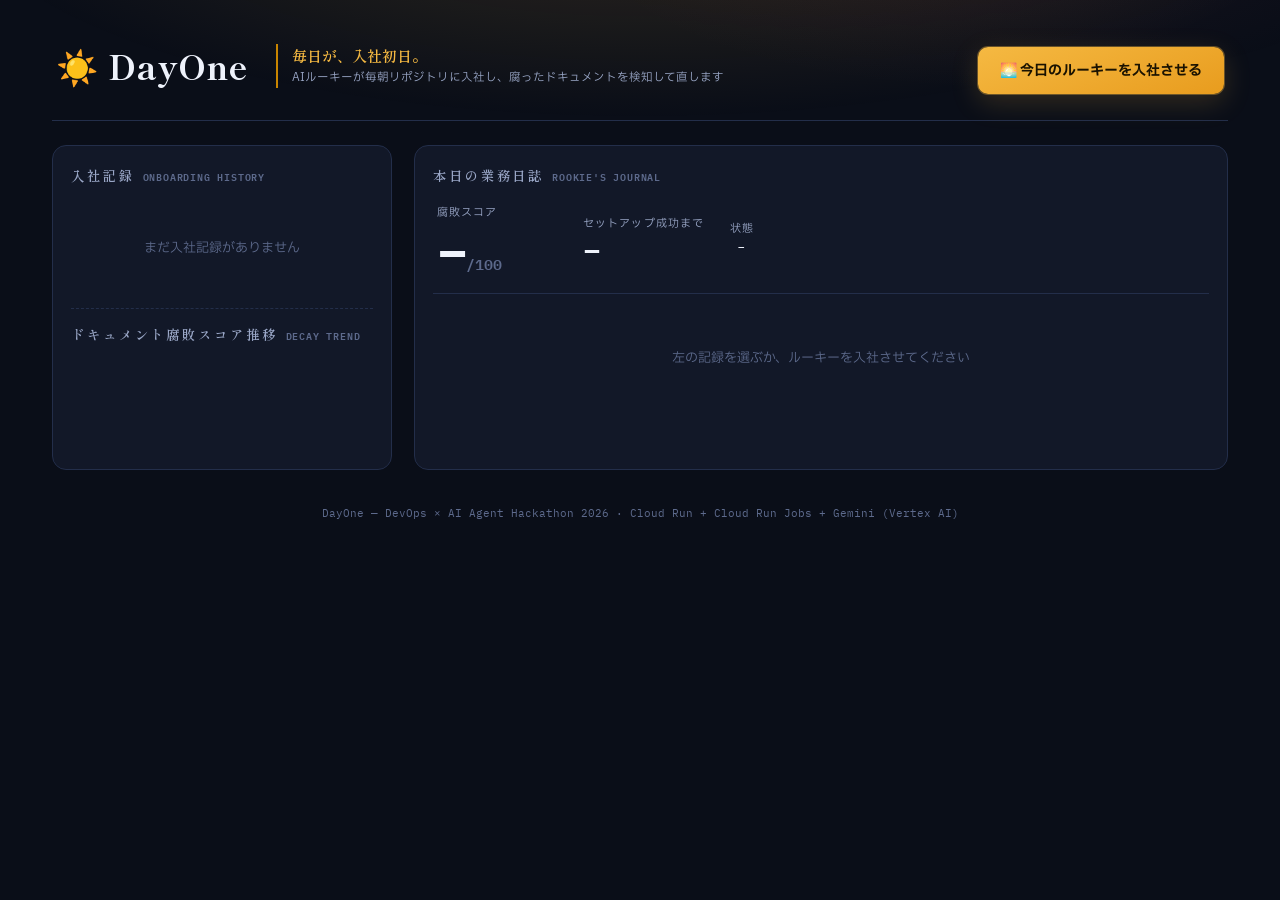
==== src/dayone/app/static/index.html @ 52b4cb2c "feat: dashboard UI (rookie's journal) + dev server Co-Authored-By: Claude Fable 5 <noreply@anthropic" ====
<!doctype html>
<html lang="ja">
<head>
<meta charset="utf-8">
<meta name="viewport" content="width=device-width, initial-scale=1">
<title>DayOne ☀️ — 毎日が、入社初日。</title>
<link rel="icon" href="data:image/svg+xml,<svg xmlns='http://www.w3.org/2000/svg' viewBox='0 0 100 100'><text y='.9em' font-size='90'>☀️</text></svg>">
<link rel="preconnect" href="https://fonts.googleapis.com">
<link rel="preconnect" href="https://fonts.gstatic.com" crossorigin>
<link href="https://fonts.googleapis.com/css2?family=Shippori+Mincho:wght@600;800&family=IBM+Plex+Sans+JP:wght@400;500;700&family=IBM+Plex+Mono:wght@400;600&display=swap" rel="stylesheet">
<style>
:root{
  --bg:#0a0e18; --surface:#121828; --surface-2:#182136; --line:#232e4a;
  --ink:#eef2fb; --ink-2:#9aa7c7; --ink-3:#5d6a8c;
  --sun:#f5b942; --sun-deep:#c98500;           /* データマークは sun-deep（検証済） */
  --ok:#199e70; --bad:#e66767; --info:#3987e5; /* 検証済ステータス（必ずラベル併記） */
  --mono:"IBM Plex Mono",monospace; --serif:"Shippori Mincho",serif;
}
*{margin:0;padding:0;box-sizing:border-box}
body{
  background:var(--bg); color:var(--ink);
  font-family:"IBM Plex Sans JP",sans-serif; font-size:14px; line-height:1.65;
  min-height:100vh;
}
/* ---- 夜明けのグロー ---- */
body::before{
  content:""; position:fixed; inset:0; pointer-events:none; z-index:0;
  background:
    radial-gradient(ellipse 90% 42% at 50% -12%, rgba(245,185,66,.16), transparent 60%),
    radial-gradient(ellipse 55% 30% at 78% -8%, rgba(230,103,103,.07), transparent 60%);
}
.wrap{position:relative; z-index:1; max-width:1240px; margin:0 auto; padding:28px 32px 64px}

header{display:flex; align-items:flex-end; gap:28px; padding:10px 4px 26px; border-bottom:1px solid var(--line)}
.logo{font-family:var(--serif); font-weight:800; font-size:34px; letter-spacing:.02em}
.logo .sun{display:inline-block; animation:rise 1.2s cubic-bezier(.2,.8,.3,1) both}
@keyframes rise{from{transform:translateY(14px); opacity:0}to{transform:none; opacity:1}}
.tagline{font-family:var(--serif); font-weight:600; font-size:15px; color:var(--sun);
  border-left:2px solid var(--sun-deep); padding-left:14px; margin-bottom:6px}
.tagline small{display:block; color:var(--ink-2); font-family:"IBM Plex Sans JP"; font-size:11.5px; font-weight:400}
.spacer{flex:1}
#hireBtn{
  font-family:"IBM Plex Sans JP"; font-weight:700; font-size:14px; cursor:pointer;
  color:#1a1200; background:linear-gradient(160deg,var(--sun),#e89c1e);
  border:0; border-radius:10px; padding:13px 22px;
  box-shadow:0 0 0 1px rgba(245,185,66,.35), 0 8px 28px rgba(245,185,66,.18);
  transition:transform .15s, box-shadow .15s;
}
#hireBtn:hover{transform:translateY(-2px); box-shadow:0 0 0 1px rgba(245,185,66,.5), 0 12px 34px rgba(245,185,66,.3)}
#hireBtn:disabled{opacity:.55; cursor:wait; transform:none}

main{display:grid; grid-template-columns:340px 1fr; gap:22px; margin-top:24px}
@media(max-width:900px){main{grid-template-columns:1fr}}

.panel{background:var(--surface); border:1px solid var(--line); border-radius:14px; padding:18px 18px 16px;
  animation:fadein .5s ease both}
.panel:nth-child(2){animation-delay:.08s}
@keyframes fadein{from{opacity:0; transform:translateY(8px)}to{opacity:1; transform:none}}
h2{font-family:var(--serif); font-size:13.5px; font-weight:600; color:var(--ink-2);
  letter-spacing:.14em; margin-bottom:12px}
h2 .en{color:var(--ink-3); font-family:var(--mono); font-size:10px; letter-spacing:.08em; margin-left:8px}

/* ---- 実行履歴 ---- */
.run{display:flex; gap:10px; align-items:center; padding:10px 10px; border-radius:9px; cursor:pointer;
  border:1px solid transparent}
.run:hover{background:var(--surface-2)}
.run.sel{background:var(--surface-2); border-color:var(--line)}
.run .score{font-family:var(--mono); font-weight:600; width:44px; text-align:right; font-size:15px}
.run .meta{flex:1; min-width:0}
.run .repo{font-size:12.5px; white-space:nowrap; overflow:hidden; text-overflow:ellipsis}
.run .time{font-size:11px; color:var(--ink-3); font-family:var(--mono)}
.chip{font-size:10.5px; padding:2px 8px; border-radius:99px; white-space:nowrap; font-weight:500}
.chip.completed{color:var(--ok); background:rgba(25,158,112,.12)}
.chip.failed{color:var(--bad); background:rgba(230,103,103,.12)}
.chip.running,.chip.queued{color:var(--sun); background:rgba(245,185,66,.1)}
.chip.running::before{content:"●"; margin-right:5px; animation:blink 1.1s infinite}
@keyframes blink{50%{opacity:.25}}

/* ---- チャート ---- */
#chartBox{margin-top:18px; padding-top:14px; border-top:1px dashed var(--line)}
#chart{width:100%; height:96px; display:block}
.tip{position:fixed; z-index:9; pointer-events:none; background:var(--surface-2); border:1px solid var(--line);
  border-radius:8px; padding:6px 10px; font-family:var(--mono); font-size:11px; display:none}

/* ---- 詳細 ---- */
.scorecard{display:flex; gap:26px; align-items:center; flex-wrap:wrap; padding:6px 4px 18px}
.big{font-family:var(--mono); font-weight:600; font-size:52px; line-height:1; letter-spacing:-.03em}
.big .u{font-size:15px; color:var(--ink-3); letter-spacing:0}
.kpi .lbl{font-size:11px; color:var(--ink-2); letter-spacing:.1em}
.kpi{min-width:120px}
.prlink{display:inline-block; font-weight:700; font-size:13px; color:var(--sun); text-decoration:none;
  border:1px solid rgba(245,185,66,.4); border-radius:9px; padding:8px 14px}
.prlink:hover{background:rgba(245,185,66,.1)}
#summary{font-family:var(--serif); font-size:14.5px; color:var(--ink); border-left:2px solid var(--sun-deep);
  padding:2px 0 2px 14px; margin:0 4px 16px}

/* ---- 業務日誌（トレース） ---- */
#journal{border-top:1px solid var(--line); padding-top:14px; max-height:520px; overflow-y:auto}
.ev{display:flex; gap:12px; padding:7px 4px; animation:fadein .35s both; align-items:baseline}
.ev .ico{width:20px; text-align:center; flex:none}
.ev .body{flex:1; min-width:0}
.ev .t{font-family:var(--mono); font-size:10px; color:var(--ink-3); width:58px; flex:none}
.ev code{font-family:var(--mono); font-size:12px; background:#0c1120; border:1px solid var(--line);
  padding:2px 7px; border-radius:6px; word-break:break-all}
.ev .lbl{font-size:12.5px; color:var(--ink-2)}
.ev.phase{margin-top:8px}
.ev.phase .body{font-family:var(--serif); font-weight:600; letter-spacing:.12em; color:var(--sun);
  border-bottom:1px dashed var(--line); padding-bottom:5px; font-size:12.5px}
.ev .err{color:var(--bad); font-family:var(--mono); font-size:11.5px; white-space:pre-wrap; word-break:break-all}
.ev .fixtag{color:var(--ok); font-weight:700; font-size:12px}
.steps{margin:4px 0 0 0; padding-left:0; list-style:none}
.steps li{font-size:12px; color:var(--ink-2); padding:2px 0}
.steps .n{font-family:var(--mono); color:var(--ink-3); margin-right:8px}
.empty{color:var(--ink-3); text-align:center; padding:40px 0 30px; font-size:13px}
.toast{position:fixed; left:50%; bottom:34px; transform:translateX(-50%); background:var(--surface-2);
  border:1px solid var(--line); color:var(--ink); border-radius:10px; padding:11px 20px; font-size:13px;
  box-shadow:0 10px 30px rgba(0,0,0,.5); display:none; z-index:10}
.frictions{width:100%; border-collapse:collapse; margin:4px 0 14px; font-size:12.5px}
.frictions th{font-size:10.5px; color:var(--ink-3); letter-spacing:.1em; text-align:left; padding:4px 10px 6px;
  border-bottom:1px solid var(--line); font-weight:500}
.frictions td{padding:7px 10px; border-bottom:1px solid rgba(35,46,74,.5); vertical-align:top}
.sev{font-weight:700; font-size:11px}
.sev.high{color:var(--bad)} .sev.medium{color:var(--sun-deep)} .sev.low{color:var(--info)}
footer{margin-top:34px; color:var(--ink-3); font-size:11px; text-align:center; font-family:var(--mono)}
</style>
</head>
<body>
<div class="wrap">
  <header>
    <div>
      <div class="logo"><span class="sun">☀️</span> DayOne</div>
    </div>
    <div class="tagline">毎日が、入社初日。<small>AIルーキーが毎朝リポジトリに入社し、腐ったドキュメントを検知して直します</small></div>
    <div class="spacer"></div>
    <button id="hireBtn">🌅 今日のルーキーを入社させる</button>
  </header>

  <main>
    <section class="panel">
      <h2>入社記録<span class="en">ONBOARDING HISTORY</span></h2>
      <div id="runs"><div class="empty">まだ入社記録がありません</div></div>
      <div id="chartBox">
        <h2>ドキュメント腐敗スコア推移<span class="en">DECAY TREND</span></h2>
        <svg id="chart" viewBox="0 0 300 96" preserveAspectRatio="none"></svg>
      </div>
    </section>

    <section class="panel">
      <h2>本日の業務日誌<span class="en">ROOKIE'S JOURNAL</span></h2>
      <div class="scorecard">
        <div class="kpi"><div class="lbl">腐敗スコア</div><div class="big" id="score">–<span class="u">/100</span></div></div>
        <div class="kpi"><div class="lbl">セットアップ成功まで</div><div class="big" id="ttfs" style="font-size:30px">–</div></div>
        <div class="kpi" id="prBox" style="display:none"><div class="lbl">成果物</div>
          <a class="prlink" id="prLink" target="_blank" rel="noopener">🔀 修正PRを見る</a></div>
        <div class="kpi"><div class="lbl">状態</div><div id="stChip" class="chip">–</div></div>
      </div>
      <p id="summary" style="display:none"></p>
      <div id="frictionBox"></div>
      <div id="journal"><div class="empty">左の記録を選ぶか、ルーキーを入社させてください</div></div>
    </section>
  </main>
  <footer>DayOne — DevOps × AI Agent Hackathon 2026 · Cloud Run + Cloud Run Jobs + Gemini (Vertex AI)</footer>
</div>
<div class="toast" id="toast"></div>
<div class="tip" id="tip"></div>

<script>
const $=q=>document.querySelector(q);
const esc=s=>String(s??"").replace(/[&<>"']/g,c=>({"&":"&amp;","<":"&lt;",">":"&gt;",'"':"&quot;","'":"&#39;"}[c]));
const fmtT=ts=>new Date(ts*1000).toLocaleTimeString("ja-JP",{hour12:false});
const fmtD=ts=>new Date(ts*1000).toLocaleString("ja-JP",{month:"numeric",day:"numeric",hour:"2-digit",minute:"2-digit"});
const ST={completed:"完了",failed:"失敗",running:"勤務中",queued:"出社待ち"};
const SEV={high:"高",medium:"中",low:"低"};
const CAT={doc_outdated:"ドキュメント腐敗",missing_prereq:"前提の記載漏れ",code_bug:"コード起因"};
let runs=[],sel=null,es=null,seen=-1;

function toast(msg){const t=$("#toast");t.textContent=msg;t.style.display="block";
  clearTimeout(t._h);t._h=setTimeout(()=>t.style.display="none",3600)}

async function loadRuns(){
  runs=await (await fetch("/api/runs")).json();
  const box=$("#runs");
  if(!runs.length){box.innerHTML='<div class="empty">まだ入社記録がありません</div>';return}
  box.innerHTML=runs.map(r=>`
    <div class="run ${r.id===sel?"sel":""}" onclick="pick('${r.id}')">
      <div class="score" style="color:${r.decay_score>=50?"var(--bad)":r.decay_score>0?"var(--sun-deep)":"var(--ok)"}">
        ${r.decay_score??"–"}</div>
      <div class="meta">
        <div class="repo">${esc(r.repo_url.split("/").slice(-1)[0])}</div>
        <div class="time">${fmtD(r.started_at)}${r.trigger==="scheduled"?" ⏰":""}</div>
      </div>
      <div class="chip ${r.status}">${ST[r.status]||r.status}</div>
    </div>`).join("");
  drawChart(runs.filter(r=>r.decay_score!=null).slice().reverse());
  if(!sel&&runs.length)pick(runs[0].id);
}

/* ---- 単一系列ライン: 腐敗スコア推移（検証済 #c98500） ---- */
function drawChart(data){
  const svg=$("#chart");if(data.length<2){svg.innerHTML="";return}
  const W=300,H=96,P=10,ys=v=>H-P-(v/100)*(H-2*P),xs=i=>P+i*(W-2*P)/(data.length-1);
  const pts=data.map((r,i)=>[xs(i),ys(r.decay_score)]);
  const path=pts.map((p,i)=>(i?"L":"M")+p[0].toFixed(1)+","+p[1].toFixed(1)).join(" ");
  const last=pts[pts.length-1],lastV=data[data.length-1].decay_score;
  svg.innerHTML=`
    <defs><linearGradient id="g" x1="0" y1="0" x2="0" y2="1">
      <stop offset="0" stop-color="#c98500" stop-opacity=".28"/>
      <stop offset="1" stop-color="#c98500" stop-opacity="0"/></linearGradient></defs>
    <line x1="${P}" y1="${ys(0)}" x2="${W-P}" y2="${ys(0)}" stroke="#232e4a" stroke-width="1"/>
    <path d="${path} L${last[0]},${ys(0)} L${pts[0][0]},${ys(0)} Z" fill="url(#g)"/>
    <path d="${path}" fill="none" stroke="#c98500" stroke-width="2" stroke-linejoin="round"/>
    <circle cx="${last[0]}" cy="${last[1]}" r="3.5" fill="#c98500" stroke="#121828" stroke-width="2"/>
    <text x="${Math.min(last[0],W-26)}" y="${Math.max(last[1]-7,10)}" fill="#eef2fb"
      font-size="10" font-family="IBM Plex Mono" text-anchor="middle">${lastV}</text>
    ${pts.map((p,i)=>`<rect x="${p[0]-8}" y="0" width="16" height="${H}" fill="transparent"
      data-i="${i}" class="hot"/>`).join("")}`;
  svg.querySelectorAll(".hot").forEach(r=>{
    r.addEventListener("mousemove",e=>{const d=data[+r.dataset.i],t=$("#tip");
      t.style.display="block";t.style.left=(e.clientX+12)+"px";t.style.top=(e.clientY-34)+"px";
      t.textContent=`${fmtD(d.started_at)} · 腐敗 ${d.decay_score}/100`});
    r.addEventListener("mouseleave",()=>$("#tip").style.display="none");
  });
}

function pick(id){
  sel=id;seen=-1;$("#journal").innerHTML="";closeStream();
  loadRuns();renderRunHead();
  fetch(`/api/runs/${id}/events`).then(r=>r.json()).then(evs=>{
    evs.forEach(addEvent);
    const run=runs.find(r=>r.id===id);
    if(run&&(run.status==="running"||run.status==="queued"))openStream(id);
  });
}
function renderRunHead(){
  const r=runs.find(x=>x.id===sel);if(!r)return;
  $("#score").innerHTML=(r.decay_score??"–")+'<span class="u">/100</span>';
  $("#score").style.color=r.decay_score>=50?"var(--bad)":r.decay_score>0?"var(--sun-deep)":"var(--ok)";
  $("#ttfs").textContent=r.ttfs_seconds?Math.round(r.ttfs_seconds)+"秒":"–";
  $("#stChip").className="chip "+r.status;$("#stChip").textContent=ST[r.status]||r.status;
  if(r.pr_url){$("#prBox").style.display="";$("#prLink").href=r.pr_url}else $("#prBox").style.display="none";
  if(r.summary){$("#summary").style.display="";$("#summary").textContent=r.summary}
  else $("#summary").style.display="none";
}
function openStream(id){
  es=new EventSource(`/api/runs/${id}/stream`);
  es.onmessage=e=>addEvent(JSON.parse(e.data));
  es.addEventListener("done",e=>{closeStream();loadRuns().then(renderRunHead)});
}
function closeStream(){if(es){es.close();es=null}}

const PHASE={clone:"出社 — リポジトリを受け取る",plan:"読解 — ドキュメントから作業計画を立てる",
  exec:"実務 — 手順どおりに環境構築する",report:"日報 — 摩擦をまとめて報告する"};
function addEvent(e){
  if(e.seq<=seen)return;seen=e.seq;
  const j=$("#journal");if(j.querySelector(".empty"))j.innerHTML="";
  const p=e.payload||{};let html="";
  if(e.type==="phase")html=`<div class="ev phase"><div class="t">${fmtT(e.ts)}</div><div class="body">◤ ${PHASE[p.name]||p.name}</div></div>`;
  else if(e.type==="plan")html=`<div class="ev"><div class="t">${fmtT(e.ts)}</div><div class="ico">📋</div>
    <div class="body"><span class="lbl">${esc(p.doc_path)} から ${p.steps?.length??0} ステップの計画を作成</span>
    <ol class="steps">${(p.steps||[]).map(s=>`<li><span class="n">${String(s.id).padStart(2,"0")}</span>${esc(s.intent)} <code>${esc(s.command)}</code></li>`).join("")}</ol></div></div>`;
  else if(e.type==="exec")html=`<div class="ev"><div class="t">${fmtT(e.ts)}</div><div class="ico">▶</div>
    <div class="body"><span class="lbl">STEP ${p.step_id} ${esc(p.intent||"")}</span><br><code>${esc(p.command)}</code></div></div>`;
  else if(e.type==="diagnose")html=`<div class="ev"><div class="t">${fmtT(e.ts)}</div><div class="ico">🔍</div>
    <div class="body"><span class="lbl">うまくいかない…原因を調査中</span><div class="err">${esc((p.stderr||"").slice(-300))}</div></div></div>`;
  else if(e.type==="fix")html=`<div class="ev"><div class="t">${fmtT(e.ts)}</div><div class="ico">🔧</div>
    <div class="body"><span class="fixtag">動く手順を発見（${CAT[p.category]||p.category}）</span><br><code>${esc(p.working_command)}</code></div></div>`;
  else if(e.type==="pr")html=`<div class="ev"><div class="t">${fmtT(e.ts)}</div><div class="ico">🔀</div>
    <div class="body"><a class="prlink" href="${esc(p.url)}" target="_blank" rel="noopener">修正PRを作成しました</a></div></div>`;
  else if(e.type==="error")html=`<div class="ev"><div class="t">${fmtT(e.ts)}</div><div class="ico">⚠️</div>
    <div class="body"><div class="err">${esc(p.message||p.where||"")}</div></div></div>`;
  else if(e.type==="report"){renderReport(p);html=`<div class="ev"><div class="t">${fmtT(e.ts)}</div><div class="ico">📝</div>
    <div class="body"><span class="lbl">日報を提出しました</span></div></div>`}
  if(html){j.insertAdjacentHTML("beforeend",html);j.scrollTop=j.scrollHeight}
}
function renderReport(rep){
  if(!rep.frictions?.length){$("#frictionBox").innerHTML="";return}
  $("#frictionBox").innerHTML=`<table class="frictions">
    <tr><th>STEP</th><th>分類</th><th>深刻度</th><th>説明</th><th>自己修復</th></tr>
    ${rep.frictions.map(f=>`<tr><td class="n">${f.step_id}</td><td>${CAT[f.category]||esc(f.category)}</td>
      <td><span class="sev ${f.severity}">${SEV[f.severity]} ${f.severity==="high"?"▲":f.severity==="medium"?"◆":"●"}</span></td>
      <td>${esc(f.explanation)}</td><td>${f.found_fix?"✅":"—"}</td></tr>`).join("")}</table>`;
}

$("#hireBtn").addEventListener("click",async()=>{
  const b=$("#hireBtn");b.disabled=true;
  try{
    const r=await fetch("/runs",{method:"POST",headers:{"content-type":"application/json"},body:"{}"});
    if(r.status===429){toast("☕ クールダウン中です（5分に1回まで）");return}
    const {run_id}=await r.json();toast("🌅 ルーキーが出社しました");sel=run_id;
    await loadRuns();pick(run_id);
  }finally{b.disabled=false}
});
loadRuns();setInterval(()=>{const r=runs.find(x=>x.id===sel);
  if(!es&&r&&(r.status==="running"||r.status==="queued"))pick(sel);else if(!es)loadRuns()},15000);
</script>
</body>
</html>
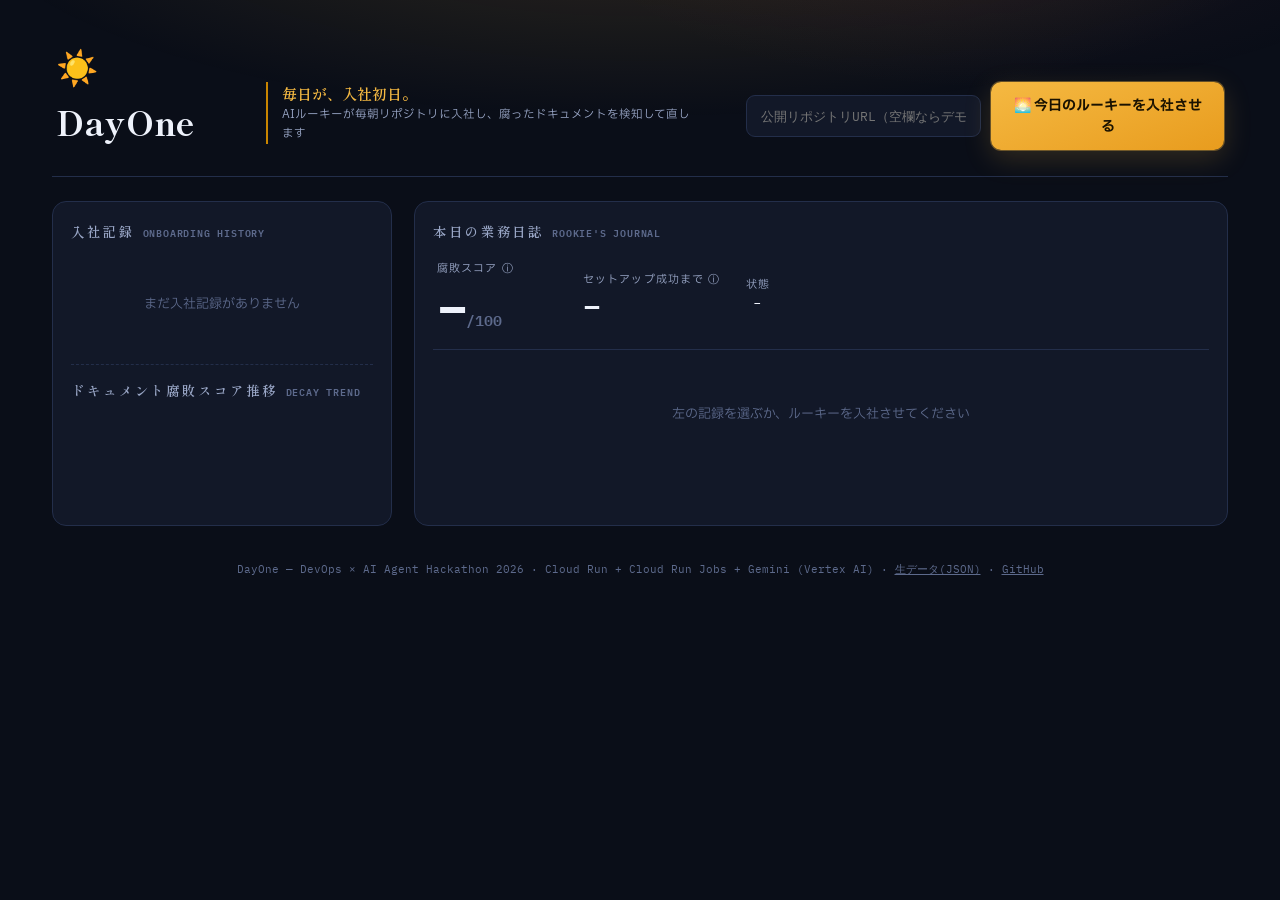
==== commit fb0409d8: "feat: judge-feedback improvements - サーバー側初期データ埋め込み（初回ペイントで実績表示） - 任意の公開リポジトリURL入力（バリデーション付き） - 滞留run" ====
--- a/src/dayone/app/static/index.html
+++ b/src/dayone/app/static/index.html
@@ -132,7 +132,12 @@
     </div>
     <div class="tagline">毎日が、入社初日。<small>AIルーキーが毎朝リポジトリに入社し、腐ったドキュメントを検知して直します</small></div>
     <div class="spacer"></div>
-    <button id="hireBtn">🌅 今日のルーキーを入社させる</button>
+    <div style="display:flex;gap:10px;align-items:center">
+      <input id="repoInput" placeholder="公開リポジトリURL（空欄ならデモ）"
+        style="background:var(--surface);border:1px solid var(--line);color:var(--ink);border-radius:9px;
+               padding:12px 14px;font-size:12.5px;width:250px;font-family:var(--mono)">
+      <button id="hireBtn">🌅 今日のルーキーを入社させる</button>
+    </div>
   </header>
 
   <main>
@@ -148,8 +153,8 @@
     <section class="panel">
       <h2>本日の業務日誌<span class="en">ROOKIE'S JOURNAL</span></h2>
       <div class="scorecard">
-        <div class="kpi"><div class="lbl">腐敗スコア</div><div class="big" id="score">–<span class="u">/100</span></div></div>
-        <div class="kpi"><div class="lbl">セットアップ成功まで</div><div class="big" id="ttfs" style="font-size:30px">–</div></div>
+        <div class="kpi" title="検知した摩擦の深刻度加重和（低5・中15・高30、上限100）。0=ドキュメントは今日も健全"><div class="lbl">腐敗スコア ⓘ</div><div class="big" id="score">–<span class="u">/100</span></div></div>
+        <div class="kpi" title="Time to First Success: ゼロから環境構築が成功するまでの実測秒数（診断・自己修復込み）"><div class="lbl">セットアップ成功まで ⓘ</div><div class="big" id="ttfs" style="font-size:30px">–</div></div>
         <div class="kpi" id="prBox" style="display:none"><div class="lbl">成果物</div>
           <a class="prlink" id="prLink" target="_blank" rel="noopener">🔀 修正PRを見る</a></div>
         <div class="kpi"><div class="lbl">状態</div><div id="stChip" class="chip">–</div></div>
@@ -159,11 +164,14 @@
       <div id="journal"><div class="empty">左の記録を選ぶか、ルーキーを入社させてください</div></div>
     </section>
   </main>
-  <footer>DayOne — DevOps × AI Agent Hackathon 2026 · Cloud Run + Cloud Run Jobs + Gemini (Vertex AI)</footer>
+  <footer>DayOne — DevOps × AI Agent Hackathon 2026 · Cloud Run + Cloud Run Jobs + Gemini (Vertex AI)
+    · <a href="/api/runs" style="color:var(--ink3)">生データ(JSON)</a>
+    · <a href="https://github.com/1729kent/dayone" style="color:var(--ink3)">GitHub</a></footer>
 </div>
 <div class="toast" id="toast"></div>
 <div class="tip" id="tip"></div>
 
+<script>/*__INITIAL_RUNS__*/</script>
 <script>
 const $=q=>document.querySelector(q);
 const esc=s=>String(s??"").replace(/[&<>"']/g,c=>({"&":"&amp;","<":"&lt;",">":"&gt;",'"':"&quot;","'":"&#39;"}[c]));
@@ -177,8 +185,7 @@
 function toast(msg){const t=$("#toast");t.textContent=msg;t.style.display="block";
   clearTimeout(t._h);t._h=setTimeout(()=>t.style.display="none",3600)}
 
-async function loadRuns(){
-  runs=await (await fetch("/api/runs")).json();
+function renderRuns(){
   const box=$("#runs");
   if(!runs.length){box.innerHTML='<div class="empty">まだ入社記録がありません</div>';return}
   box.innerHTML=runs.map(r=>`
@@ -186,13 +193,17 @@
       <div class="score" style="color:${r.decay_score>=50?"var(--bad)":r.decay_score>0?"var(--sun-deep)":"var(--ok)"}">
         ${r.decay_score??"–"}</div>
       <div class="meta">
-        <div class="repo">${esc(r.repo_url.split("/").slice(-1)[0])}</div>
+        <div class="repo">${esc(r.repo_url.split("/").slice(-1)[0])}${r.repo_url.endsWith("e2e-target")?' <span title="E2E回帰用にわざと直さない恒久腐敗ターゲット">🧪</span>':""}</div>
         <div class="time">${fmtD(r.started_at)}${r.trigger==="scheduled"?" ⏰":""}</div>
       </div>
       <div class="chip ${r.status}">${ST[r.status]||r.status}</div>
     </div>`).join("");
   drawChart(runs.filter(r=>r.decay_score!=null).slice().reverse());
   if(!sel&&runs.length)pick(runs[0].id);
+}
+async function loadRuns(){
+  runs=await (await fetch("/api/runs")).json();
+  renderRuns();
 }
 
 /* ---- 単一系列ライン: 腐敗スコア推移（検証済 #c98500） ---- */
@@ -223,7 +234,7 @@
 }
 
 function pick(id){
-  sel=id;seen=-1;$("#journal").innerHTML="";closeStream();
+  sel=id;seen=-1;$("#journal").innerHTML="";$("#frictionBox").innerHTML="";closeStream();
   loadRuns();renderRunHead();
   fetch(`/api/runs/${id}/events`).then(r=>r.json()).then(evs=>{
     evs.forEach(addEvent);
@@ -265,7 +276,7 @@
   else if(e.type==="fix")html=`<div class="ev"><div class="t">${fmtT(e.ts)}</div><div class="ico">🔧</div>
     <div class="body"><span class="fixtag">動く手順を発見（${CAT[p.category]||p.category}）</span><br><code>${esc(p.working_command)}</code></div></div>`;
   else if(e.type==="pr")html=`<div class="ev"><div class="t">${fmtT(e.ts)}</div><div class="ico">🔀</div>
-    <div class="body"><a class="prlink" href="${esc(p.url)}" target="_blank" rel="noopener">修正PRを作成しました</a></div></div>`;
+    <div class="body"><a class="prlink" href="${esc(p.url)}" target="_blank" rel="noopener">${p.reused?"既存の修正PRを確認（重複作成を回避）":"修正PRを作成しました"}</a></div></div>`;
   else if(e.type==="error")html=`<div class="ev"><div class="t">${fmtT(e.ts)}</div><div class="ico">⚠️</div>
     <div class="body"><div class="err">${esc(p.message||p.where||"")}</div></div></div>`;
   else if(e.type==="report"){renderReport(p);html=`<div class="ev"><div class="t">${fmtT(e.ts)}</div><div class="ico">📝</div>
@@ -284,12 +295,16 @@
 $("#hireBtn").addEventListener("click",async()=>{
   const b=$("#hireBtn");b.disabled=true;
   try{
-    const r=await fetch("/runs",{method:"POST",headers:{"content-type":"application/json"},body:"{}"});
+    const repo=$("#repoInput").value.trim();
+    const r=await fetch("/runs",{method:"POST",headers:{"content-type":"application/json"},
+      body:JSON.stringify(repo?{repo_url:repo}:{})});
     if(r.status===429){toast("☕ クールダウン中です（5分に1回まで）");return}
+    if(r.status===400){toast("⚠️ https://github.com/owner/repo 形式の公開リポジトリを指定してください");return}
     const {run_id}=await r.json();toast("🌅 ルーキーが出社しました");sel=run_id;
     await loadRuns();pick(run_id);
   }finally{b.disabled=false}
 });
+if(window.__INITIAL_RUNS__){runs=window.__INITIAL_RUNS__;renderRuns()}
 loadRuns();setInterval(()=>{const r=runs.find(x=>x.id===sel);
   if(!es&&r&&(r.status==="running"||r.status==="queued"))pick(sel);else if(!es)loadRuns()},15000);
 </script>
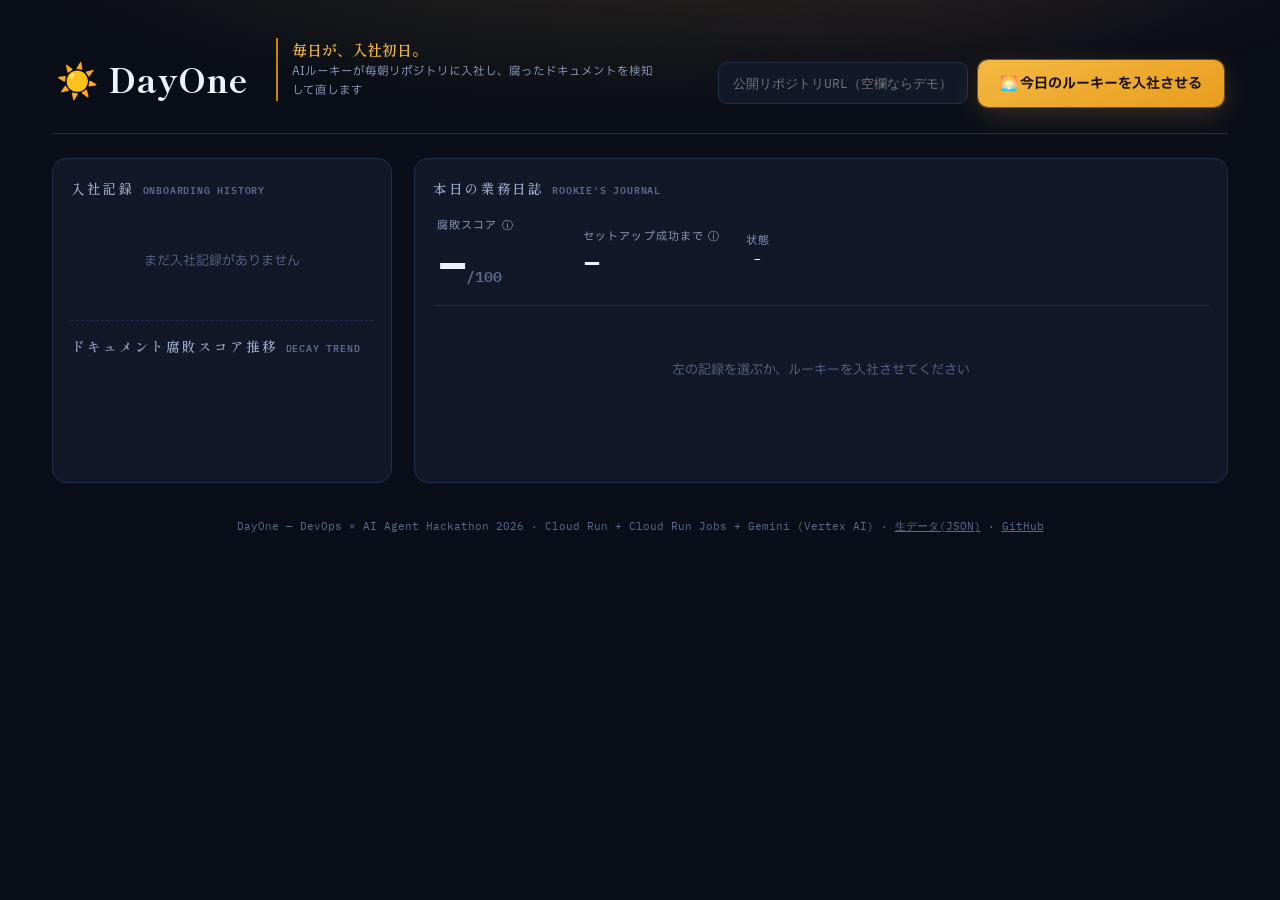
==== commit cd0e2179: "docs: updated ProtoPedia story (judge feedback) + UI nowrap fix Co-Authored-By: Claude Fable 5 <nore" ====
--- a/src/dayone/app/static/index.html
+++ b/src/dayone/app/static/index.html
@@ -32,7 +32,7 @@
 .wrap{position:relative; z-index:1; max-width:1240px; margin:0 auto; padding:28px 32px 64px}
 
 header{display:flex; align-items:flex-end; gap:28px; padding:10px 4px 26px; border-bottom:1px solid var(--line)}
-.logo{font-family:var(--serif); font-weight:800; font-size:34px; letter-spacing:.02em}
+.logo{font-family:var(--serif); font-weight:800; font-size:34px; letter-spacing:.02em; white-space:nowrap}
 .logo .sun{display:inline-block; animation:rise 1.2s cubic-bezier(.2,.8,.3,1) both}
 @keyframes rise{from{transform:translateY(14px); opacity:0}to{transform:none; opacity:1}}
 .tagline{font-family:var(--serif); font-weight:600; font-size:15px; color:var(--sun);
@@ -40,7 +40,7 @@
 .tagline small{display:block; color:var(--ink-2); font-family:"IBM Plex Sans JP"; font-size:11.5px; font-weight:400}
 .spacer{flex:1}
 #hireBtn{
-  font-family:"IBM Plex Sans JP"; font-weight:700; font-size:14px; cursor:pointer;
+  font-family:"IBM Plex Sans JP"; font-weight:700; font-size:14px; cursor:pointer; white-space:nowrap;
   color:#1a1200; background:linear-gradient(160deg,var(--sun),#e89c1e);
   border:0; border-radius:10px; padding:13px 22px;
   box-shadow:0 0 0 1px rgba(245,185,66,.35), 0 8px 28px rgba(245,185,66,.18);
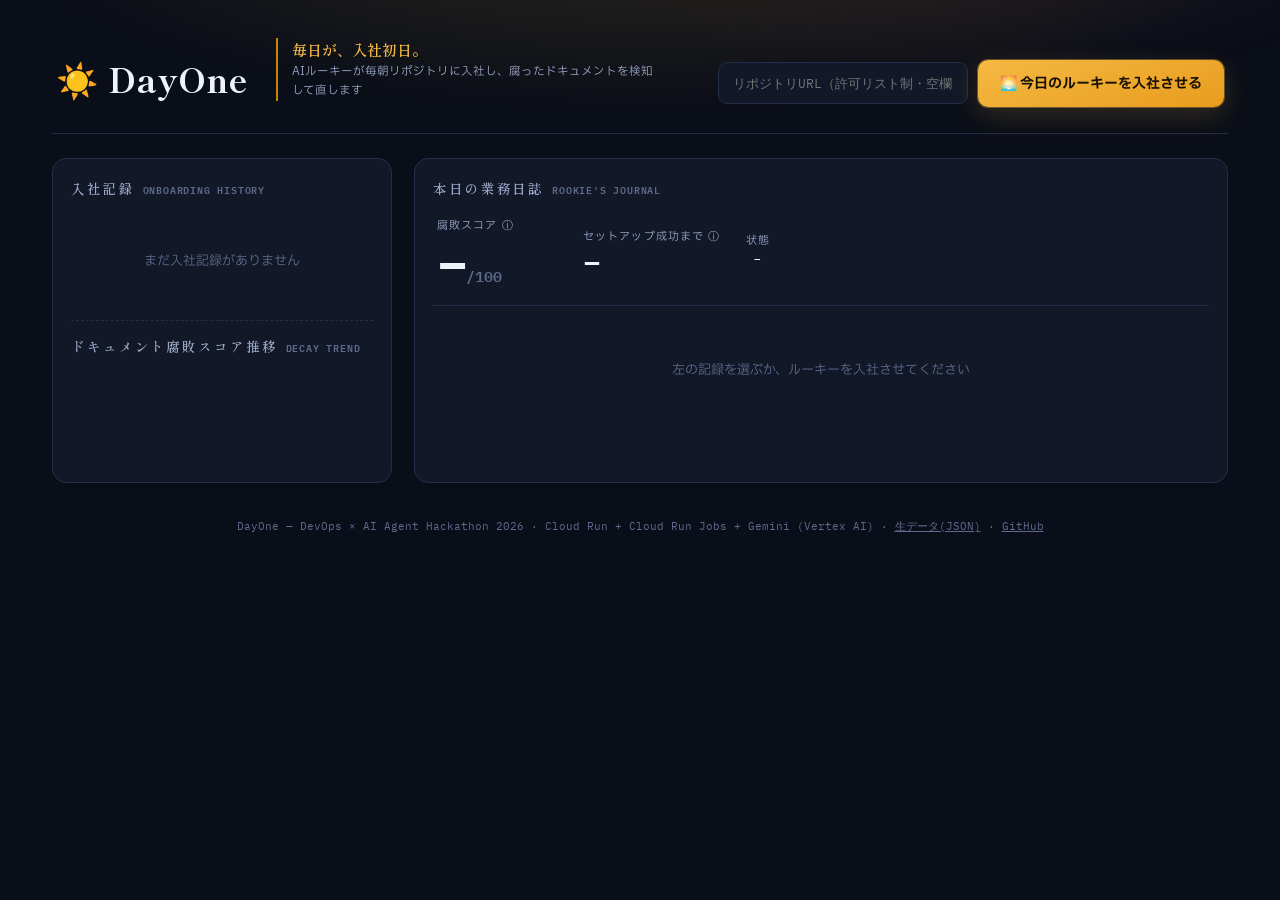
==== commit 4eb079f4: "security: external review fixes - 公開実行を許可リスト制に（メタデータトークン奪取・課金DoSの信頼境界） - タイムアウト時にプロセスグループごとSIGKILL（孫" ====
--- a/src/dayone/app/static/index.html
+++ b/src/dayone/app/static/index.html
@@ -133,7 +133,7 @@
     <div class="tagline">毎日が、入社初日。<small>AIルーキーが毎朝リポジトリに入社し、腐ったドキュメントを検知して直します</small></div>
     <div class="spacer"></div>
     <div style="display:flex;gap:10px;align-items:center">
-      <input id="repoInput" placeholder="公開リポジトリURL（空欄ならデモ）"
+      <input id="repoInput" placeholder="リポジトリURL（許可リスト制・空欄ならデモ）" title="安全のため許可リスト制です。chalk/chalk・fastapi/fastapi・pallets/click・encode/httpx などの著名OSSを試せます"
         style="background:var(--surface);border:1px solid var(--line);color:var(--ink);border-radius:9px;
                padding:12px 14px;font-size:12.5px;width:250px;font-family:var(--mono)">
       <button id="hireBtn">🌅 今日のルーキーを入社させる</button>
@@ -299,7 +299,7 @@
     const r=await fetch("/runs",{method:"POST",headers:{"content-type":"application/json"},
       body:JSON.stringify(repo?{repo_url:repo}:{})});
     if(r.status===429){toast("☕ クールダウン中です（5分に1回まで）");return}
-    if(r.status===400){toast("⚠️ https://github.com/owner/repo 形式の公開リポジトリを指定してください");return}
+    if(r.status===400||r.status===403){toast("⚠️ "+((await r.json()).detail||"このリポジトリは実行できません"));return}
     const {run_id}=await r.json();toast("🌅 ルーキーが出社しました");sel=run_id;
     await loadRuns();pick(run_id);
   }finally{b.disabled=false}
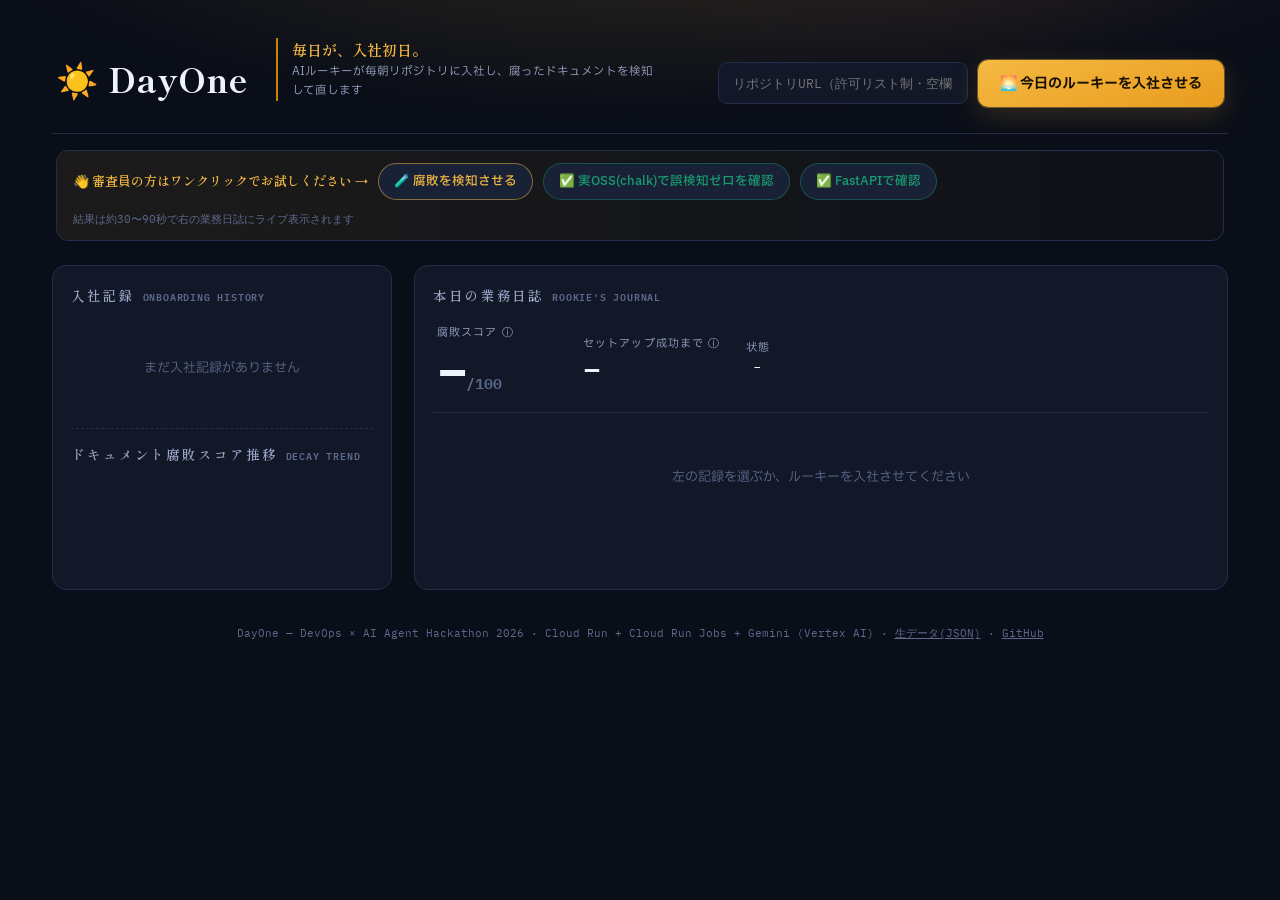
==== commit 8ffdf36c: "feat: judge one-click try-bar + cost/why-agent framing 審査員がワンクリックで腐敗検知・誤検知ゼロを試せるプリセットボタンを追加。 READMEに" ====
--- a/src/dayone/app/static/index.html
+++ b/src/dayone/app/static/index.html
@@ -122,6 +122,18 @@
 .sev{font-weight:700; font-size:11px}
 .sev.high{color:var(--bad)} .sev.medium{color:var(--sun-deep)} .sev.low{color:var(--info)}
 footer{margin-top:34px; color:var(--ink-3); font-size:11px; text-align:center; font-family:var(--mono)}
+.trybar{display:flex; gap:10px; align-items:center; flex-wrap:wrap; margin:16px 4px 0;
+  padding:12px 16px; background:linear-gradient(90deg,rgba(245,185,66,.08),rgba(245,185,66,.02));
+  border:1px solid var(--line); border-radius:12px}
+.trylabel{font-family:var(--serif); font-weight:600; font-size:13px; color:var(--sun)}
+.trynote{font-size:11px; color:var(--ink-3); font-family:var(--mono)}
+.chip-btn{cursor:pointer; font-family:"IBM Plex Sans JP"; font-size:12.5px; font-weight:500;
+  border-radius:99px; padding:8px 15px; border:1px solid var(--line); background:var(--surface-2); color:var(--ink);
+  transition:transform .12s, box-shadow .12s}
+.chip-btn:hover{transform:translateY(-1px); box-shadow:0 4px 14px rgba(0,0,0,.35)}
+.chip-btn.detect{border-color:rgba(245,185,66,.5); color:var(--sun)}
+.chip-btn.ok{border-color:rgba(25,158,112,.4); color:var(--ok)}
+.chip-btn:disabled{opacity:.5; cursor:wait}
 </style>
 </head>
 <body>
@@ -139,6 +151,14 @@
       <button id="hireBtn">🌅 今日のルーキーを入社させる</button>
     </div>
   </header>
+
+  <div class="trybar">
+    <span class="trylabel">👋 審査員の方はワンクリックでお試しください →</span>
+    <button class="chip-btn detect" data-repo="https://github.com/1729kent/dayone-e2e-target">🧪 腐敗を検知させる</button>
+    <button class="chip-btn ok" data-repo="https://github.com/chalk/chalk">✅ 実OSS(chalk)で誤検知ゼロを確認</button>
+    <button class="chip-btn ok" data-repo="https://github.com/fastapi/fastapi">✅ FastAPIで確認</button>
+    <span class="trynote">結果は約30〜90秒で右の業務日誌にライブ表示されます</span>
+  </div>
 
   <main>
     <section class="panel">
@@ -292,17 +312,20 @@
       <td>${esc(f.explanation)}</td><td>${f.found_fix?"✅":"—"}</td></tr>`).join("")}</table>`;
 }
 
-$("#hireBtn").addEventListener("click",async()=>{
-  const b=$("#hireBtn");b.disabled=true;
+async function hire(repo, btns){
+  btns.forEach(b=>b.disabled=true);
   try{
-    const repo=$("#repoInput").value.trim();
     const r=await fetch("/runs",{method:"POST",headers:{"content-type":"application/json"},
       body:JSON.stringify(repo?{repo_url:repo}:{})});
     if(r.status===429){toast("☕ クールダウン中です（5分に1回まで）");return}
     if(r.status===400||r.status===403){toast("⚠️ "+((await r.json()).detail||"このリポジトリは実行できません"));return}
     const {run_id}=await r.json();toast("🌅 ルーキーが出社しました");sel=run_id;
     await loadRuns();pick(run_id);
-  }finally{b.disabled=false}
+  }finally{btns.forEach(b=>b.disabled=false)}
+}
+$("#hireBtn").addEventListener("click",()=>hire($("#repoInput").value.trim(), [$("#hireBtn")]));
+document.querySelectorAll(".chip-btn").forEach(btn=>{
+  btn.addEventListener("click",()=>hire(btn.dataset.repo, document.querySelectorAll(".chip-btn, #hireBtn")));
 });
 if(window.__INITIAL_RUNS__){runs=window.__INITIAL_RUNS__;renderRuns()}
 loadRuns();setInterval(()=>{const r=runs.find(x=>x.id===sel);
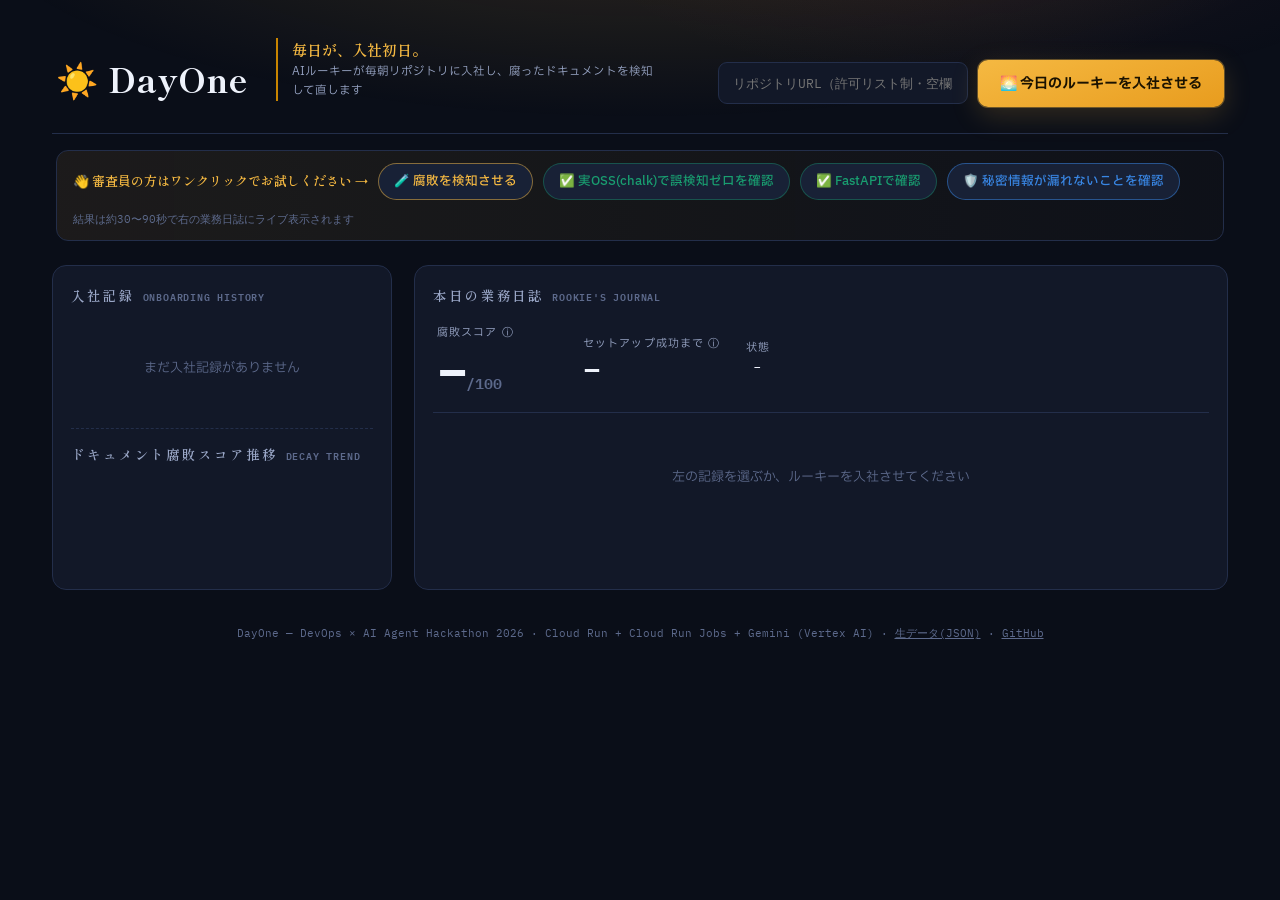
==== commit 13093830: "feat: live guardrail demonstration (secret-scrub proof) - executor: 実行結果の出力を業務日誌に表示（伏字化付き）→ スクラブが効いて" ====
--- a/src/dayone/app/static/index.html
+++ b/src/dayone/app/static/index.html
@@ -133,6 +133,7 @@
 .chip-btn:hover{transform:translateY(-1px); box-shadow:0 4px 14px rgba(0,0,0,.35)}
 .chip-btn.detect{border-color:rgba(245,185,66,.5); color:var(--sun)}
 .chip-btn.ok{border-color:rgba(25,158,112,.4); color:var(--ok)}
+.chip-btn.safe{border-color:rgba(57,135,229,.5); color:var(--info)}
 .chip-btn:disabled{opacity:.5; cursor:wait}
 </style>
 </head>
@@ -157,6 +158,7 @@
     <button class="chip-btn detect" data-repo="https://github.com/1729kent/dayone-e2e-target">🧪 腐敗を検知させる</button>
     <button class="chip-btn ok" data-repo="https://github.com/chalk/chalk">✅ 実OSS(chalk)で誤検知ゼロを確認</button>
     <button class="chip-btn ok" data-repo="https://github.com/fastapi/fastapi">✅ FastAPIで確認</button>
+    <button class="chip-btn safe" data-repo="https://github.com/1729kent/dayone-safety-demo">🛡️ 秘密情報が漏れないことを確認</button>
     <span class="trynote">結果は約30〜90秒で右の業務日誌にライブ表示されます</span>
   </div>
 
@@ -291,6 +293,8 @@
     <ol class="steps">${(p.steps||[]).map(s=>`<li><span class="n">${String(s.id).padStart(2,"0")}</span>${esc(s.intent)} <code>${esc(s.command)}</code></li>`).join("")}</ol></div></div>`;
   else if(e.type==="exec")html=`<div class="ev"><div class="t">${fmtT(e.ts)}</div><div class="ico">▶</div>
     <div class="body"><span class="lbl">STEP ${p.step_id} ${esc(p.intent||"")}</span><br><code>${esc(p.command)}</code></div></div>`;
+  else if(e.type==="stdout")html=`<div class="ev"><div class="t"></div><div class="ico">›_</div>
+    <div class="body"><div class="err" style="color:var(--ink-2)">${esc(p.text||"")}</div></div></div>`;
   else if(e.type==="diagnose")html=`<div class="ev"><div class="t">${fmtT(e.ts)}</div><div class="ico">🔍</div>
     <div class="body"><span class="lbl">うまくいかない…原因を調査中</span><div class="err">${esc((p.stderr||"").slice(-300))}</div></div></div>`;
   else if(e.type==="fix")html=`<div class="ev"><div class="t">${fmtT(e.ts)}</div><div class="ico">🔧</div>
